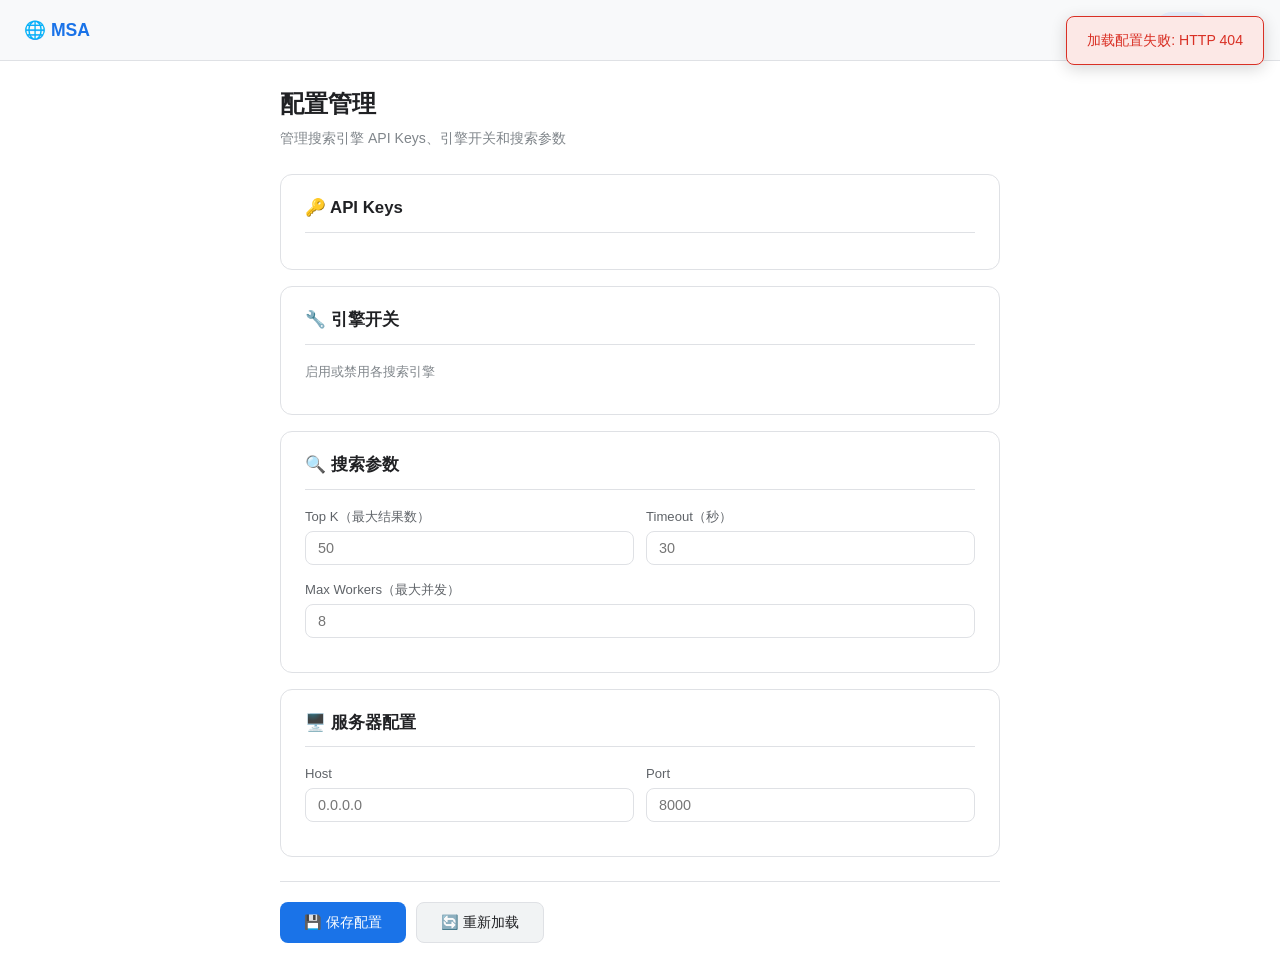
==== static/config.html @ 21354316 "Initial commit: Multi-Search Aggregator - 31+ search engines aggregated in parallel - Smart ranking:" ====
<!DOCTYPE html>
<html lang="zh-CN">
<head>
  <meta charset="UTF-8">
  <meta name="viewport" content="width=device-width, initial-scale=1.0">
  <title>配置管理 - Multi-Search Aggregator</title>
  <link rel="stylesheet" href="style.css">
</head>
<body>
  <!-- Header -->
  <header class="header">
    <div class="header-logo">🌐 MSA</div>
    <nav class="header-nav">
      <a href="index.html">搜索</a>
      <a href="config.html" class="active">配置</a>
      <button class="theme-toggle" id="themeToggle" title="切换主题">🌙</button>
    </nav>
  </header>

  <!-- Config Container -->
  <div class="config-container">
    <h1>配置管理</h1>
    <p class="config-container-desc">管理搜索引擎 API Keys、引擎开关和搜索参数</p>

    <!-- API Keys -->
    <div class="config-card">
      <h2>🔑 API Keys</h2>
      <div id="apiKeysContainer">
        <!-- Dynamically filled -->
      </div>
    </div>

    <!-- Engine Toggles -->
    <div class="config-card">
      <h2>🔧 引擎开关</h2>
      <p style="font-size:0.82rem;color:var(--text-muted);margin-bottom:12px;">启用或禁用各搜索引擎</p>
      <div class="engine-list" id="engineToggles">
        <!-- Dynamically filled -->
      </div>
    </div>

    <!-- Search Parameters -->
    <div class="config-card">
      <h2>🔍 搜索参数</h2>
      <div class="config-row">
        <div class="config-field">
          <label>Top K（最大结果数）</label>
          <input type="number" id="cfgTopK" placeholder="50">
        </div>
        <div class="config-field">
          <label>Timeout（秒）</label>
          <input type="number" id="cfgTimeout" placeholder="30">
        </div>
      </div>
      <div class="config-field">
        <label>Max Workers（最大并发）</label>
        <input type="number" id="cfgMaxWorkers" placeholder="8">
      </div>
    </div>

    <!-- Server -->
    <div class="config-card">
      <h2>🖥️ 服务器配置</h2>
      <div class="config-row">
        <div class="config-field">
          <label>Host</label>
          <input type="text" id="cfgHost" placeholder="0.0.0.0">
        </div>
        <div class="config-field">
          <label>Port</label>
          <input type="number" id="cfgPort" placeholder="8000">
        </div>
      </div>
    </div>

    <!-- Action Bar -->
    <div class="action-bar">
      <button class="btn btn-primary" id="saveBtn">💾 保存配置</button>
      <button class="btn btn-secondary" id="reloadBtn">🔄 重新加载</button>
    </div>
  </div>

  <!-- Toast Container -->
  <div class="toast-container" id="toastContainer"></div>

  <script>
  (function() {
    'use strict';

    // === Theme ===
    const themeToggle = document.getElementById('themeToggle');
    const saved = localStorage.getItem('msa-theme');
    if (saved === 'dark') { document.documentElement.setAttribute('data-theme', 'dark'); themeToggle.textContent = '☀️'; }

    themeToggle.addEventListener('click', () => {
      const isDark = document.documentElement.getAttribute('data-theme') === 'dark';
      document.documentElement.setAttribute('data-theme', isDark ? '' : 'dark');
      themeToggle.textContent = isDark ? '🌙' : '☀️';
      localStorage.setItem('msa-theme', isDark ? 'light' : 'dark');
    });

    // === Toast ===
    function showToast(msg, type = 'info') {
      const container = document.getElementById('toastContainer');
      const toast = document.createElement('div');
      toast.className = `toast toast-${type}`;
      toast.textContent = msg;
      container.appendChild(toast);
      setTimeout(() => { toast.classList.add('fade-out'); setTimeout(() => toast.remove(), 300); }, 4000);
    }

    // === Config Data ===
    let configData = {};

    // === Load Config ===
    function loadConfig() {
      fetch('/api/config')
        .then(r => { if (!r.ok) throw new Error(`HTTP ${r.status}`); return r.json(); })
        .then(data => {
          configData = data.config || data;
          fillForm(configData);
        })
        .catch(err => showToast('加载配置失败: ' + err.message, 'error'));
    }

    function fillForm(cfg) {
      // API Keys
      const keysContainer = document.getElementById('apiKeysContainer');
      const apiKeys = cfg.api_keys || cfg.keys || {};
      if (Object.keys(apiKeys).length === 0) {
        keysContainer.innerHTML = '<div style="font-size:0.85rem;color:var(--text-muted);">暂无 API Key 配置</div>';
      } else {
        keysContainer.innerHTML = Object.entries(apiKeys).map(([name, key]) => {
          const masked = maskKey(key);
          return `
            <div class="config-field">
              <label>${escapeHtml(name)}</label>
              <input type="password" value="${escapeAttr(key || '')}" data-key="${escapeAttr(name)}" placeholder="输入 API Key...">
              <div class="hint">当前: ${escapeHtml(masked)}</div>
            </div>
          `;
        }).join('');
      }

      // Engine Toggles
      const engineContainer = document.getElementById('engineToggles');
      const engines = cfg.engine_overrides || {};
      if (Object.keys(engines).length === 0) {
        engineContainer.innerHTML = '<div style="font-size:0.85rem;color:var(--text-muted);">暂无引擎配置</div>';
      } else {
        engineContainer.innerHTML = Object.entries(engines).map(([name, engineCfg]) => {
          const enabled = engineCfg.enabled !== false;
          return `
            <div class="engine-row">
              <span class="engine-name">${escapeHtml(name)}</span>
              <input type="checkbox" class="toggle-switch" data-engine-toggle="${escapeAttr(name)}" ${enabled ? 'checked' : ''}>
            </div>
          `;
        }).join('');
      }

      // Search params
      const searchCfg = cfg.search || {};
      document.getElementById('cfgTopK').value = searchCfg.top_k || '';
      document.getElementById('cfgTimeout').value = searchCfg.timeout || '';
      document.getElementById('cfgMaxWorkers').value = searchCfg.max_workers || '';

      // Server
      const serverCfg = cfg.server || {};
      document.getElementById('cfgHost').value = serverCfg.host || '';
      document.getElementById('cfgPort').value = serverCfg.port || '';
    }

    function maskKey(key) {
      if (!key) return '(未设置)';
      if (key.length <= 8) return '***';
      return key.substring(0, 4) + '***' + key.substring(key.length - 4);
    }

    // === Save ===
    document.getElementById('saveBtn').addEventListener('click', () => {
      const cfg = JSON.parse(JSON.stringify(configData));

      // API Keys
      if (!cfg.api_keys) cfg.api_keys = {};
      document.querySelectorAll('[data-key]').forEach(input => {
        cfg.api_keys[input.dataset.key] = input.value;
      });
      // Also handle cfg.keys if that's the format
      if (cfg.keys) {
        document.querySelectorAll('[data-key]').forEach(input => {
          cfg.keys[input.dataset.key] = input.value;
        });
      }

      // Engine toggles
      if (!cfg.engine_overrides) cfg.engine_overrides = {};
      document.querySelectorAll('[data-engine-toggle]').forEach(toggle => {
        const name = toggle.dataset.engineToggle;
        cfg.engine_overrides[name] = cfg.engine_overrides[name] || {};
        cfg.engine_overrides[name].enabled = toggle.checked;
      });

      // Search params
      if (!cfg.search) cfg.search = {};
      cfg.search.top_k = parseInt(document.getElementById('cfgTopK').value) || 50;
      cfg.search.timeout = parseInt(document.getElementById('cfgTimeout').value) || 30;
      cfg.search.max_workers = parseInt(document.getElementById('cfgMaxWorkers').value) || 8;
      // Also set top-level keys that ConfigUpdateRequest expects
      cfg.default_top_k = parseInt(document.getElementById('cfgTopK').value) || 50;
      cfg.default_timeout = parseInt(document.getElementById('cfgTimeout').value) || 30;
      cfg.max_workers = parseInt(document.getElementById('cfgMaxWorkers').value) || 8;

      // Server
      if (!cfg.server) cfg.server = {};
      cfg.server.host = document.getElementById('cfgHost').value || '0.0.0.0';
      cfg.server.port = parseInt(document.getElementById('cfgPort').value) || 8000;

      fetch('/api/config', {
        method: 'PUT',
        headers: { 'Content-Type': 'application/json' },
        body: JSON.stringify(cfg)
      })
      .then(r => { if (!r.ok) throw new Error(`HTTP ${r.status}: ${r.statusText}`); return r.json(); })
      .then(() => showToast('配置已保存', 'success'))
      .catch(err => showToast('保存失败: ' + err.message, 'error'));
    });

    // === Reload ===
    document.getElementById('reloadBtn').addEventListener('click', () => {
      fetch('/api/config/reload', { method: 'POST' })
        .then(r => { if (!r.ok) throw new Error(`HTTP ${r.status}`); return r.json(); })
        .then(() => {
          showToast('配置已重新加载', 'success');
          loadConfig();
        })
        .catch(err => showToast('重新加载失败: ' + err.message, 'error'));
    });

    // === Helpers ===
    function escapeHtml(s) {
      if (!s) return '';
      return String(s).replace(/&/g,'&amp;').replace(/</g,'&lt;').replace(/>/g,'&gt;').replace(/"/g,'&quot;');
    }

    function escapeAttr(s) {
      if (!s) return '';
      return String(s).replace(/&/g,'&amp;').replace(/"/g,'&quot;').replace(/</g,'&lt;').replace(/>/g,'&gt;');
    }

    // === Init ===
    loadConfig();
  })();
  </script>
</body>
</html>
---- static/style.css ----
/* === CSS Variables / Theme === */
:root {
  --bg-primary: #ffffff;
  --bg-secondary: #f8f9fa;
  --bg-card: #ffffff;
  --bg-input: #ffffff;
  --bg-hover: #f1f3f4;
  --text-primary: #202124;
  --text-secondary: #5f6368;
  --text-muted: #80868b;
  --border-color: #dfe1e5;
  --accent: #1a73e8;
  --accent-hover: #1557b0;
  --accent-light: #e8f0fe;
  --danger: #d93025;
  --danger-bg: #fce8e6;
  --success: #188038;
  --success-bg: #e6f4ea;
  --warning: #f9ab00;
  --warning-bg: #fef7e0;
  --shadow-sm: 0 1px 2px rgba(0,0,0,0.08);
  --shadow-md: 0 2px 8px rgba(0,0,0,0.12);
  --shadow-lg: 0 4px 16px rgba(0,0,0,0.16);
  --radius-sm: 8px;
  --radius-md: 12px;
  --radius-lg: 24px;
  --radius-full: 9999px;
  --transition: 0.2s ease;
  --font: 'Segoe UI', -apple-system, BlinkMacSystemFont, Roboto, 'Helvetica Neue', Arial, sans-serif;
  --max-width: 900px;
  --sidebar-width: 240px;
}

[data-theme="dark"] {
  --bg-primary: #1a1a2e;
  --bg-secondary: #16213e;
  --bg-card: #1e2a47;
  --bg-input: #1e2a47;
  --bg-hover: #253559;
  --text-primary: #e4e6eb;
  --text-secondary: #b0b3b8;
  --text-muted: #8a8d91;
  --border-color: #3a3f5c;
  --accent: #8ab4f8;
  --accent-hover: #aecbfa;
  --accent-light: #1e3a5f;
  --danger: #f28b82;
  --danger-bg: #3c2020;
  --success: #81c995;
  --success-bg: #1e3a2a;
  --warning: #fdd663;
  --warning-bg: #3a3520;
  --shadow-sm: 0 1px 2px rgba(0,0,0,0.3);
  --shadow-md: 0 2px 8px rgba(0,0,0,0.4);
  --shadow-lg: 0 4px 16px rgba(0,0,0,0.5);
}

/* === Reset & Base === */
*, *::before, *::after { box-sizing: border-box; margin: 0; padding: 0; }

html { font-size: 16px; scroll-behavior: smooth; }

body {
  font-family: var(--font);
  background: var(--bg-primary);
  color: var(--text-primary);
  line-height: 1.6;
  min-height: 100vh;
  transition: background var(--transition), color var(--transition);
}

a { color: var(--accent); text-decoration: none; }
a:hover { text-decoration: underline; }

/* === Header / Nav === */
.header {
  display: flex;
  align-items: center;
  justify-content: space-between;
  padding: 12px 24px;
  background: var(--bg-secondary);
  border-bottom: 1px solid var(--border-color);
  position: sticky;
  top: 0;
  z-index: 100;
}

.header-logo {
  font-size: 1.1rem;
  font-weight: 600;
  color: var(--accent);
  display: flex;
  align-items: center;
  gap: 8px;
}

.header-nav { display: flex; gap: 8px; align-items: center; }

.header-nav a, .header-nav button {
  padding: 6px 14px;
  border-radius: var(--radius-full);
  font-size: 0.85rem;
  color: var(--text-secondary);
  background: transparent;
  border: 1px solid transparent;
  cursor: pointer;
  transition: all var(--transition);
  font-family: var(--font);
  text-decoration: none;
}

.header-nav a:hover, .header-nav button:hover {
  background: var(--bg-hover);
  color: var(--text-primary);
  text-decoration: none;
}

.header-nav a.active {
  background: var(--accent-light);
  color: var(--accent);
  font-weight: 500;
}

/* === Theme Toggle === */
.theme-toggle {
  width: 36px; height: 36px;
  border-radius: 50%;
  border: 1px solid var(--border-color);
  background: var(--bg-card);
  cursor: pointer;
  display: flex;
  align-items: center;
  justify-content: center;
  font-size: 1.1rem;
  transition: all var(--transition);
}

.theme-toggle:hover { background: var(--bg-hover); }

/* === Search Page === */
.search-page {
  display: flex;
  flex-direction: column;
  align-items: center;
  justify-content: center;
  min-height: calc(100vh - 60px);
  padding: 20px;
  transition: all 0.3s ease;
}

.search-page.results-mode {
  justify-content: flex-start;
  min-height: auto;
  padding-top: 24px;
}

.search-logo {
  font-size: 2.6rem;
  font-weight: 700;
  color: var(--accent);
  margin-bottom: 6px;
  letter-spacing: -0.5px;
  user-select: none;
}

.search-subtitle {
  font-size: 0.95rem;
  color: var(--text-muted);
  margin-bottom: 32px;
}

.search-box-wrapper {
  width: 100%;
  max-width: var(--max-width);
  position: relative;
}

.search-box {
  width: 100%;
  display: flex;
  align-items: center;
  background: var(--bg-card);
  border: 2px solid var(--border-color);
  border-radius: var(--radius-lg);
  padding: 4px 8px;
  transition: all var(--transition);
  box-shadow: var(--shadow-sm);
}

.search-box:focus-within {
  border-color: var(--accent);
  box-shadow: var(--shadow-md);
}

.search-box input {
  flex: 1;
  border: none;
  outline: none;
  font-size: 1.05rem;
  padding: 12px 16px;
  background: transparent;
  color: var(--text-primary);
  font-family: var(--font);
}

.search-box input::placeholder { color: var(--text-muted); }

.search-btn {
  padding: 10px 24px;
  border-radius: var(--radius-full);
  border: none;
  background: var(--accent);
  color: #fff;
  cursor: pointer;
  font-size: 0.92rem;
  font-weight: 500;
  transition: background var(--transition);
  flex-shrink: 0;
  font-family: var(--font);
}

.search-btn:hover { background: var(--accent-hover); }

/* === SSE Progress === */
.progress-container {
  width: 100%;
  max-width: var(--max-width);
  margin-top: 20px;
  display: none;
}

.progress-container.visible { display: block; }

.progress-item {
  display: flex;
  align-items: center;
  gap: 8px;
  padding: 6px 0;
  font-size: 0.88rem;
  color: var(--text-secondary);
  animation: fadeIn 0.3s ease;
}

@keyframes fadeIn { from { opacity: 0; transform: translateY(-4px); } to { opacity: 1; transform: translateY(0); } }

.progress-icon { font-size: 1rem; flex-shrink: 0; }

/* === Loading Spinner === */
.loader-wrapper {
  display: none;
  flex-direction: column;
  align-items: center;
  gap: 12px;
  margin: 32px 0;
}

.loader-wrapper.visible { display: flex; }

.spinner {
  width: 36px; height: 36px;
  border: 3px solid var(--border-color);
  border-top-color: var(--accent);
  border-radius: 50%;
  animation: spin 0.8s linear infinite;
}

@keyframes spin { to { transform: rotate(360deg); } }

.loader-text { color: var(--text-muted); font-size: 0.9rem; }

/* === Results Layout (with sidebar) === */
.results-layout {
  display: flex;
  width: 100%;
  max-width: 1200px;
  margin: 0 auto;
  gap: 24px;
  padding: 0 20px;
}

.results-sidebar {
  width: var(--sidebar-width);
  flex-shrink: 0;
  position: sticky;
  top: 80px;
  align-self: flex-start;
  max-height: calc(100vh - 100px);
  overflow-y: auto;
}

.sidebar-section {
  background: var(--bg-card);
  border: 1px solid var(--border-color);
  border-radius: var(--radius-md);
  padding: 16px;
  margin-bottom: 12px;
}

.sidebar-section h3 {
  font-size: 0.82rem;
  font-weight: 600;
  color: var(--text-muted);
  text-transform: uppercase;
  letter-spacing: 0.5px;
  margin-bottom: 12px;
}

.engine-toggle {
  display: flex;
  align-items: center;
  justify-content: space-between;
  padding: 6px 0;
}

.engine-toggle label {
  font-size: 0.85rem;
  color: var(--text-primary);
  cursor: pointer;
}

/* Toggle Switch */
.toggle-switch {
  position: relative;
  width: 36px; height: 20px;
  appearance: none;
  -webkit-appearance: none;
  background: var(--border-color);
  border-radius: var(--radius-full);
  cursor: pointer;
  transition: background var(--transition);
  border: none;
  outline: none;
}

.toggle-switch:checked { background: var(--accent); }

.toggle-switch::before {
  content: '';
  position: absolute;
  top: 2px; left: 2px;
  width: 16px; height: 16px;
  border-radius: 50%;
  background: #fff;
  transition: transform var(--transition);
}

.toggle-switch:checked::before { transform: translateX(16px); }

.results-main {
  flex: 1;
  min-width: 0;
}

/* === Results Meta === */
.results-meta-bar {
  display: flex;
  align-items: center;
  justify-content: space-between;
  flex-wrap: wrap;
  gap: 8px;
  margin-bottom: 16px;
  padding: 10px 16px;
  background: var(--bg-secondary);
  border-radius: var(--radius-sm);
  font-size: 0.85rem;
  color: var(--text-secondary);
}

.results-meta-bar strong { color: var(--text-primary); }

/* === Result Card === */
.result-card {
  background: var(--bg-card);
  border: 1px solid var(--border-color);
  border-radius: var(--radius-md);
  padding: 16px 20px;
  margin-bottom: 12px;
  transition: all var(--transition);
}

.result-card:hover {
  box-shadow: var(--shadow-md);
  border-color: var(--accent);
  transform: translateY(-1px);
}

.result-title {
  font-size: 1.05rem;
  font-weight: 500;
  margin-bottom: 6px;
  line-height: 1.4;
}

.result-title a {
  color: var(--accent);
}

.result-title a:hover { text-decoration: underline; }

.result-summary {
  font-size: 0.9rem;
  color: var(--text-secondary);
  line-height: 1.6;
  margin-bottom: 10px;
  display: -webkit-box;
  -webkit-line-clamp: 3;
  -webkit-box-orient: vertical;
  overflow: hidden;
}

.result-footer {
  display: flex;
  flex-wrap: wrap;
  gap: 8px;
  align-items: center;
}

.result-source-tag {
  padding: 2px 10px;
  border-radius: var(--radius-full);
  font-size: 0.72rem;
  font-weight: 500;
  background: var(--accent-light);
  color: var(--accent);
}

.result-time {
  font-size: 0.75rem;
  color: var(--text-muted);
}

.result-score-badge {
  padding: 2px 8px;
  border-radius: var(--radius-full);
  font-size: 0.72rem;
  font-weight: 600;
  margin-left: auto;
}

.score-high { background: var(--success-bg); color: var(--success); }
.score-mid { background: var(--warning-bg); color: var(--warning); }
.score-low { background: var(--bg-secondary); color: var(--text-muted); }

/* === Config Page === */
.config-container {
  max-width: 760px;
  margin: 0 auto;
  padding: 24px 20px;
}

.config-container h1 {
  font-size: 1.5rem;
  font-weight: 600;
  margin-bottom: 4px;
}

.config-container-desc {
  font-size: 0.88rem;
  color: var(--text-muted);
  margin-bottom: 24px;
}

.config-card {
  background: var(--bg-card);
  border: 1px solid var(--border-color);
  border-radius: var(--radius-md);
  padding: 20px 24px;
  margin-bottom: 16px;
}

.config-card h2 {
  font-size: 1.05rem;
  font-weight: 600;
  margin-bottom: 16px;
  padding-bottom: 10px;
  border-bottom: 1px solid var(--border-color);
}

.config-field {
  margin-bottom: 14px;
}

.config-field label {
  display: block;
  font-size: 0.82rem;
  font-weight: 500;
  color: var(--text-secondary);
  margin-bottom: 4px;
}

.config-field input, .config-field select {
  width: 100%;
  padding: 8px 12px;
  border: 1px solid var(--border-color);
  border-radius: var(--radius-sm);
  background: var(--bg-input);
  color: var(--text-primary);
  font-size: 0.9rem;
  font-family: var(--font);
  transition: border var(--transition);
}

.config-field input:focus, .config-field select:focus {
  outline: none;
  border-color: var(--accent);
}

.config-field .hint {
  font-size: 0.75rem;
  color: var(--text-muted);
  margin-top: 2px;
}

.config-row {
  display: flex;
  gap: 12px;
}

.config-row .config-field { flex: 1; }

/* Engine toggle list in config */
.engine-list { display: flex; flex-direction: column; gap: 8px; }

.engine-row {
  display: flex;
  align-items: center;
  justify-content: space-between;
  padding: 8px 12px;
  background: var(--bg-secondary);
  border-radius: var(--radius-sm);
}

.engine-row .engine-name {
  font-size: 0.88rem;
  color: var(--text-primary);
}

/* === Action Buttons === */
.action-bar {
  display: flex;
  gap: 10px;
  margin-top: 24px;
  padding-top: 20px;
  border-top: 1px solid var(--border-color);
}

.btn {
  padding: 10px 24px;
  border-radius: var(--radius-sm);
  border: none;
  font-size: 0.88rem;
  font-weight: 500;
  cursor: pointer;
  transition: all var(--transition);
  font-family: var(--font);
}

.btn-primary { background: var(--accent); color: #fff; }
.btn-primary:hover { background: var(--accent-hover); }
.btn-secondary { background: var(--bg-hover); color: var(--text-primary); border: 1px solid var(--border-color); }
.btn-secondary:hover { background: var(--border-color); }

/* === Toast === */
.toast-container {
  position: fixed;
  top: 16px;
  right: 16px;
  z-index: 9999;
  display: flex;
  flex-direction: column;
  gap: 8px;
  pointer-events: none;
}

.toast {
  padding: 12px 20px;
  border-radius: var(--radius-sm);
  font-size: 0.88rem;
  box-shadow: var(--shadow-lg);
  animation: toastIn 0.3s ease;
  pointer-events: auto;
  max-width: 400px;
  word-break: break-word;
}

.toast-success { background: var(--success-bg); color: var(--success); border: 1px solid var(--success); }
.toast-error { background: var(--danger-bg); color: var(--danger); border: 1px solid var(--danger); }
.toast-info { background: var(--accent-light); color: var(--accent); border: 1px solid var(--accent); }

.toast.fade-out { animation: toastOut 0.3s ease forwards; }

@keyframes toastIn { from { opacity: 0; transform: translateX(40px); } to { opacity: 1; transform: translateX(0); } }
@keyframes toastOut { from { opacity: 1; transform: translateX(0); } to { opacity: 0; transform: translateX(40px); } }

/* === Empty State === */
.empty-state {
  text-align: center;
  padding: 48px 20px;
  color: var(--text-muted);
}

.empty-state-icon { font-size: 3rem; margin-bottom: 12px; }
.empty-state-text { font-size: 1rem; }

/* === Responsive === */
@media (max-width: 900px) {
  .results-layout { flex-direction: column; }
  .results-sidebar { width: 100%; position: static; max-height: none; }
}

@media (max-width: 768px) {
  .search-logo { font-size: 2rem; }
  .search-box input { font-size: 0.95rem; padding: 10px 12px; }
  .header { padding: 10px 16px; }
  .result-card { padding: 12px 14px; }
  .config-row { flex-direction: column; gap: 0; }
}

@media (max-width: 480px) {
  .search-logo { font-size: 1.6rem; }
  .result-card { padding: 10px 12px; }
  .results-meta-bar { flex-direction: column; align-items: flex-start; }
}
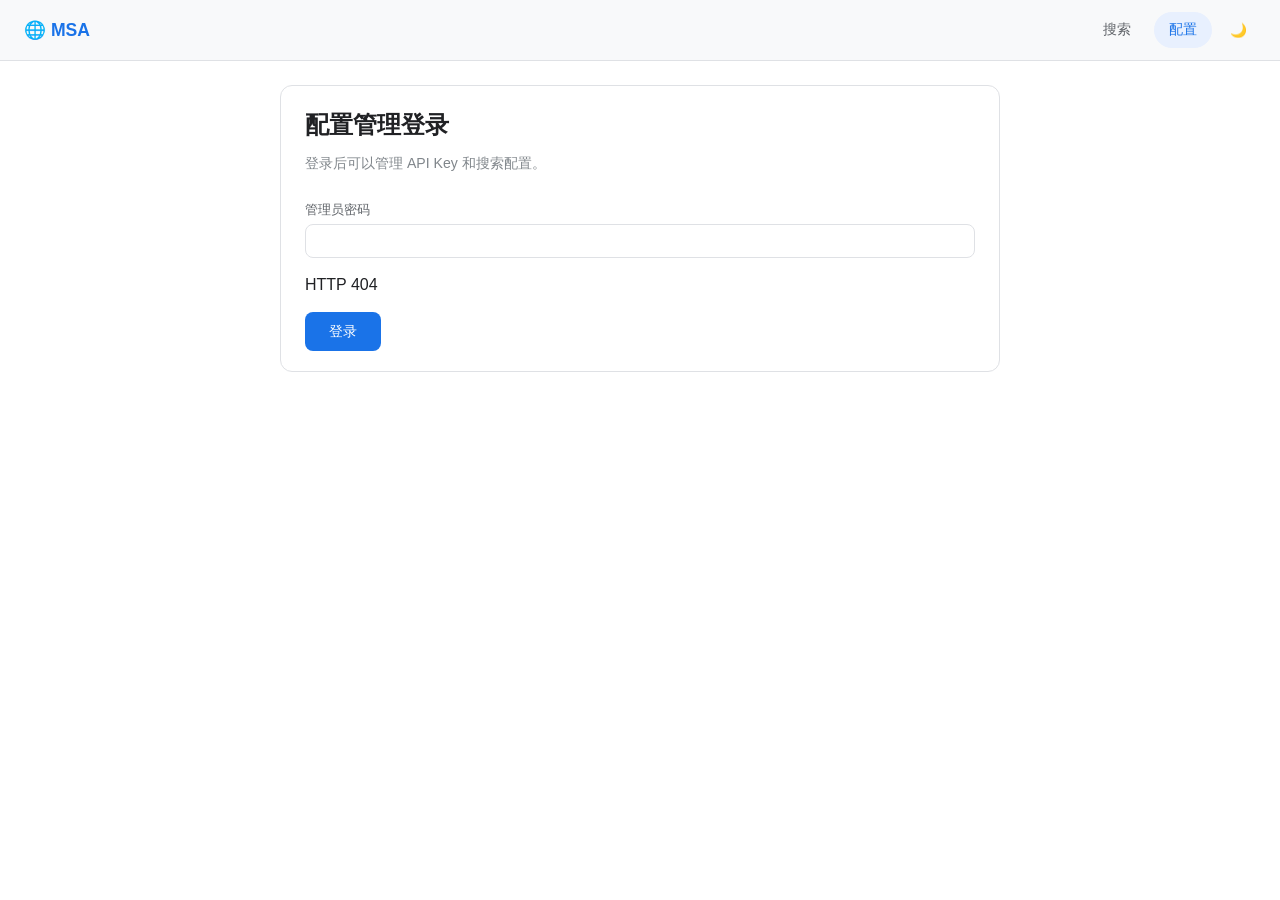
==== commit f1f7be99: "update setting and api key update" ====
--- a/static/config.html
+++ b/static/config.html
@@ -4,27 +4,45 @@
   <meta charset="UTF-8">
   <meta name="viewport" content="width=device-width, initial-scale=1.0">
   <title>配置管理 - Multi-Search Aggregator</title>
-  <link rel="stylesheet" href="style.css">
+  <link rel="stylesheet" href="/static/style.css">
 </head>
 <body>
   <!-- Header -->
   <header class="header">
     <div class="header-logo">🌐 MSA</div>
     <nav class="header-nav">
-      <a href="index.html">搜索</a>
-      <a href="config.html" class="active">配置</a>
+      <a href="/">搜索</a>
+      <a href="/static/config.html" class="active">配置</a>
+      <button class="btn btn-secondary" id="logoutBtn" style="display:none;padding:6px 10px;">退出</button>
       <button class="theme-toggle" id="themeToggle" title="切换主题">🌙</button>
     </nav>
   </header>
 
+  <!-- Config authentication -->
+  <div class="config-container" id="loginPanel">
+    <div class="config-card">
+      <h1>配置管理登录</h1>
+      <p class="config-container-desc" style="margin-top:8px;">登录后可以管理 API Key 和搜索配置。</p>
+      <form id="loginForm">
+        <div class="config-field">
+          <label for="loginPassword">管理员密码</label>
+          <input type="password" id="loginPassword" autocomplete="current-password" required>
+        </div>
+        <div class="hint" id="authSetupHint" role="status" style="margin:8px 0 14px;"></div>
+        <button class="btn btn-primary" id="loginBtn" type="submit">登录</button>
+      </form>
+    </div>
+  </div>
+
   <!-- Config Container -->
-  <div class="config-container">
+  <div class="config-container" id="configPanel" hidden>
     <h1>配置管理</h1>
-    <p class="config-container-desc">管理搜索引擎 API Keys、引擎开关和搜索参数</p>
+      <p class="config-container-desc">管理 API Key、搜索引擎开关和搜索参数</p>
 
     <!-- API Keys -->
     <div class="config-card">
-      <h2>🔑 API Keys</h2>
+      <h2>🔑 API Key 状态</h2>
+      <p style="font-size:0.82rem;color:var(--text-muted);margin-bottom:12px;">输入新 Key 后点击保存，空白输入不会覆盖已有 Key。已保存的 Key 不会回显；清除操作会删除该渠道 Key。远程访问配置页时请使用 HTTPS。</p>
       <div id="apiKeysContainer">
         <!-- Dynamically filled -->
       </div>
@@ -111,11 +129,53 @@
 
     // === Config Data ===
     let configData = {};
+    const API_KEY_FIELDS = [
+      { key: 'zhipu', name: '智谱', env: 'ZHIPU_API_KEY' },
+      { key: 'zai', name: 'Z.AI', env: 'ZAI_API_KEY' },
+      { key: 'bailian', name: '百炼', env: 'BAILIAN_API_KEY' },
+      { key: 'tavily', name: 'Tavily（API Key）', env: 'TAVILY_API_KEY' },
+      { key: 'serpbase', name: 'SerpBase Google', env: 'SERPBASE_API_KEY' },
+      { key: 'exa', name: 'Exa', env: 'EXA_API_KEY' },
+      { key: 'firecrawl', name: 'Firecrawl（API Key）', env: 'FIRECRAWL_API_KEY' },
+      { key: 'keenable', name: 'Keenable（API Key）', env: 'KEENABLE_API_KEY' },
+      { key: 'brave_search', name: 'Brave Search API', env: 'BRAVE_SEARCH_API_KEY' },
+      { key: 'baidu_qianfan', name: '百度千帆 AI 搜索', env: 'BAIDU_QIANFAN_API_KEY' },
+      { key: 'doubao_search', name: '豆包搜索（Custom）', env: 'DOUBAO_SEARCH_API_KEY' },
+      { key: 'aminer', name: 'AMiner', env: 'AMINER_API_KEY' },
+      { key: 'zhihu', name: '知乎 Skill', env: 'ZHIHU_ACCESS_SECRET' },
+    ];
+
+    async function requestJSON(url, options = {}) {
+      const response = await fetch(url, options);
+      const data = await response.json().catch(() => ({}));
+      if (!response.ok) {
+        const detail = data.detail;
+        const message = typeof detail === 'string'
+          ? detail
+          : (detail && (detail.detail || detail.error)) || data.error || `HTTP ${response.status}`;
+        if (response.status === 401) showLogin(message);
+        throw new Error(message);
+      }
+      return data;
+    }
+
+    function showLogin(message = '') {
+      document.getElementById('configPanel').hidden = true;
+      document.getElementById('loginPanel').hidden = false;
+      document.getElementById('logoutBtn').style.display = 'none';
+      if (message) document.getElementById('authSetupHint').textContent = message;
+    }
+
+    function showConfig() {
+      document.getElementById('loginPanel').hidden = true;
+      document.getElementById('configPanel').hidden = false;
+      document.getElementById('logoutBtn').style.display = '';
+      loadConfig();
+    }
 
     // === Load Config ===
     function loadConfig() {
-      fetch('/api/config')
-        .then(r => { if (!r.ok) throw new Error(`HTTP ${r.status}`); return r.json(); })
+      requestJSON('/api/config')
         .then(data => {
           configData = data.config || data;
           fillForm(configData);
@@ -123,24 +183,77 @@
         .catch(err => showToast('加载配置失败: ' + err.message, 'error'));
     }
 
+    async function testAPIKey(provider, button) {
+      const input = document.querySelector(`[data-api-key="${provider}"]`);
+      const result = document.querySelector(`[data-api-key-test-result="${provider}"]`);
+      const clear = document.querySelector(`[data-api-key-clear="${provider}"]`);
+      if (clear.checked) {
+        result.textContent = '该渠道已勾选清除，请先取消清除后再测试。';
+        result.style.color = 'var(--danger)';
+        return;
+      }
+      const apiKey = input.value.trim();
+      button.disabled = true;
+      result.textContent = '测试中…';
+      try {
+        const body = { provider };
+        if (apiKey) body.api_key = apiKey;
+        const data = await requestJSON('/api/config/api-keys/test', {
+          method: 'POST',
+          headers: { 'Content-Type': 'application/json' },
+          body: JSON.stringify(body),
+        });
+        result.textContent = data.message;
+        result.style.color = data.usable ? 'var(--success)' : 'var(--text-muted)';
+        if (apiKey) input.value = '';
+        const status = document.querySelector(`[data-api-key-status="${provider}"]`);
+        clear.checked = false;
+        input.disabled = false;
+        if (apiKey) status.textContent = '已配置';
+      } catch (err) {
+        result.textContent = err.message;
+        result.style.color = 'var(--danger)';
+      } finally {
+        button.disabled = false;
+      }
+    }
+
     function fillForm(cfg) {
-      // API Keys
+      // API key values are never returned by the server; inputs are write-only.
       const keysContainer = document.getElementById('apiKeysContainer');
       const apiKeys = cfg.api_keys || cfg.keys || {};
-      if (Object.keys(apiKeys).length === 0) {
-        keysContainer.innerHTML = '<div style="font-size:0.85rem;color:var(--text-muted);">暂无 API Key 配置</div>';
-      } else {
-        keysContainer.innerHTML = Object.entries(apiKeys).map(([name, key]) => {
-          const masked = maskKey(key);
-          return `
-            <div class="config-field">
-              <label>${escapeHtml(name)}</label>
-              <input type="password" value="${escapeAttr(key || '')}" data-key="${escapeAttr(name)}" placeholder="输入 API Key...">
-              <div class="hint">当前: ${escapeHtml(masked)}</div>
+      keysContainer.innerHTML = API_KEY_FIELDS.map(({ key, name, env }) => {
+        const status = apiKeys[key];
+        const statusText = status === '已配置' ? '已配置' : status === '未配置' ? '未配置' : '状态未知';
+        return `
+          <div class="config-field">
+            <label for="apiKey-${escapeAttr(key)}">${escapeHtml(name)} <span data-api-key-status="${escapeAttr(key)}" style="font-weight:400;color:var(--text-muted);">${statusText}</span></label>
+            <input type="password" id="apiKey-${escapeAttr(key)}" class="api-key-input" data-api-key="${escapeAttr(key)}" autocomplete="new-password" placeholder="留空表示不修改">
+            <div class="config-row" style="align-items:center;margin-top:6px;">
+              <label class="hint" style="margin:0;"><input type="checkbox" data-api-key-clear="${escapeAttr(key)}" style="width:auto;margin-right:4px;"> 清除此渠道 Key</label>
+              <button class="btn btn-secondary" type="button" data-test-api-key="${escapeAttr(key)}" style="padding:6px 10px;">保存并测试</button>
+              <span class="hint" data-api-key-test-result="${escapeAttr(key)}" role="status"></span>
             </div>
-          `;
-        }).join('');
-      }
+            <div class="hint">环境变量：${escapeHtml(env)}</div>
+          </div>
+        `;
+      }).join('') + `
+        <div class="config-field">
+          <label>免 Key 渠道</label>
+          <div class="hint">Tavily、Firecrawl、Keenable 和 Parallel Search 也提供免 Key 渠道。</div>
+        </div>
+      `;
+
+      keysContainer.querySelectorAll('[data-api-key-clear]').forEach(checkbox => {
+        checkbox.addEventListener('change', () => {
+          const input = keysContainer.querySelector(`[data-api-key="${checkbox.dataset.apiKeyClear}"]`);
+          input.disabled = checkbox.checked;
+          if (checkbox.checked) input.value = '';
+        });
+      });
+      keysContainer.querySelectorAll('[data-test-api-key]').forEach(button => {
+        button.addEventListener('click', () => testAPIKey(button.dataset.testApiKey, button));
+      });
 
       // Engine Toggles
       const engineContainer = document.getElementById('engineToggles');
@@ -171,27 +284,20 @@
       document.getElementById('cfgPort').value = serverCfg.port || '';
     }
 
-    function maskKey(key) {
-      if (!key) return '(未设置)';
-      if (key.length <= 8) return '***';
-      return key.substring(0, 4) + '***' + key.substring(key.length - 4);
-    }
-
     // === Save ===
-    document.getElementById('saveBtn').addEventListener('click', () => {
+    document.getElementById('saveBtn').addEventListener('click', async () => {
       const cfg = JSON.parse(JSON.stringify(configData));
-
-      // API Keys
-      if (!cfg.api_keys) cfg.api_keys = {};
-      document.querySelectorAll('[data-key]').forEach(input => {
-        cfg.api_keys[input.dataset.key] = input.value;
+      delete cfg.api_keys;
+      delete cfg.keys;
+
+      const apiKeys = {};
+      document.querySelectorAll('[data-api-key]').forEach(input => {
+        const provider = input.dataset.apiKey;
+        const clear = document.querySelector(`[data-api-key-clear="${provider}"]`);
+        if (clear.checked) apiKeys[provider] = null;
+        else if (input.value.trim()) apiKeys[provider] = input.value.trim();
       });
-      // Also handle cfg.keys if that's the format
-      if (cfg.keys) {
-        document.querySelectorAll('[data-key]').forEach(input => {
-          cfg.keys[input.dataset.key] = input.value;
-        });
-      }
+      if (Object.keys(apiKeys).length) cfg.api_keys = apiKeys;
 
       // Engine toggles
       if (!cfg.engine_overrides) cfg.engine_overrides = {};
@@ -216,20 +322,27 @@
       cfg.server.host = document.getElementById('cfgHost').value || '0.0.0.0';
       cfg.server.port = parseInt(document.getElementById('cfgPort').value) || 8000;
 
-      fetch('/api/config', {
-        method: 'PUT',
-        headers: { 'Content-Type': 'application/json' },
-        body: JSON.stringify(cfg)
-      })
-      .then(r => { if (!r.ok) throw new Error(`HTTP ${r.status}: ${r.statusText}`); return r.json(); })
-      .then(() => showToast('配置已保存', 'success'))
-      .catch(err => showToast('保存失败: ' + err.message, 'error'));
+      try {
+        await requestJSON('/api/config', {
+          method: 'PUT',
+          headers: { 'Content-Type': 'application/json' },
+          body: JSON.stringify(cfg),
+        });
+        document.querySelectorAll('[data-api-key]').forEach(input => {
+          input.value = '';
+          input.disabled = false;
+          document.querySelector(`[data-api-key-clear="${input.dataset.apiKey}"]`).checked = false;
+        });
+        showToast('配置已保存', 'success');
+        loadConfig();
+      } catch (err) {
+        showToast('保存失败: ' + err.message, 'error');
+      }
     });
 
     // === Reload ===
     document.getElementById('reloadBtn').addEventListener('click', () => {
-      fetch('/api/config/reload', { method: 'POST' })
-        .then(r => { if (!r.ok) throw new Error(`HTTP ${r.status}`); return r.json(); })
+      requestJSON('/api/config/reload', { method: 'POST' })
         .then(() => {
           showToast('配置已重新加载', 'success');
           loadConfig();
@@ -237,6 +350,33 @@
         .catch(err => showToast('重新加载失败: ' + err.message, 'error'));
     });
 
+    document.getElementById('loginForm').addEventListener('submit', async event => {
+      event.preventDefault();
+      const button = document.getElementById('loginBtn');
+      const hint = document.getElementById('authSetupHint');
+      button.disabled = true;
+      hint.textContent = '正在登录…';
+      try {
+        await requestJSON('/api/config/auth/login', {
+          method: 'POST',
+          headers: { 'Content-Type': 'application/json' },
+          body: JSON.stringify({ password: document.getElementById('loginPassword').value }),
+        });
+        document.getElementById('loginPassword').value = '';
+        hint.textContent = '';
+        showConfig();
+      } catch (err) {
+        hint.textContent = err.message;
+      } finally {
+        button.disabled = false;
+      }
+    });
+
+    document.getElementById('logoutBtn').addEventListener('click', async () => {
+      try { await requestJSON('/api/config/auth/logout', { method: 'POST' }); }
+      finally { showLogin('已退出配置管理。'); }
+    });
+
     // === Helpers ===
     function escapeHtml(s) {
       if (!s) return '';
@@ -249,7 +389,17 @@
     }
 
     // === Init ===
-    loadConfig();
+    requestJSON('/api/config/auth/status')
+      .then(status => {
+        if (!status.password_configured) {
+          document.getElementById('authSetupHint').textContent = '服务端尚未设置 CONFIG_ADMIN_PASSWORD。请先在服务环境变量或 .env 中设置管理员密码，再重启服务。';
+          document.getElementById('loginPassword').disabled = true;
+          document.getElementById('loginBtn').disabled = true;
+        } else if (status.authenticated) {
+          showConfig();
+        }
+      })
+      .catch(err => showLogin(err.message));
   })();
   </script>
 </body>
--- a/static/style.css
+++ b/static/style.css
@@ -221,6 +221,24 @@
 
 .search-btn:hover { background: var(--accent-hover); }
 
+.search-mode-selector {
+  display: flex;
+  align-items: center;
+  gap: 10px;
+  padding: 10px 14px 0;
+  color: var(--text-muted);
+  font-size: 0.85rem;
+}
+
+.search-mode-selector select {
+  padding: 5px 10px;
+  border: 1px solid var(--border-color);
+  border-radius: var(--radius-sm);
+  background: var(--bg-card);
+  color: var(--text-primary);
+  font: inherit;
+}
+
 /* === SSE Progress === */
 .progress-container {
   width: 100%;
